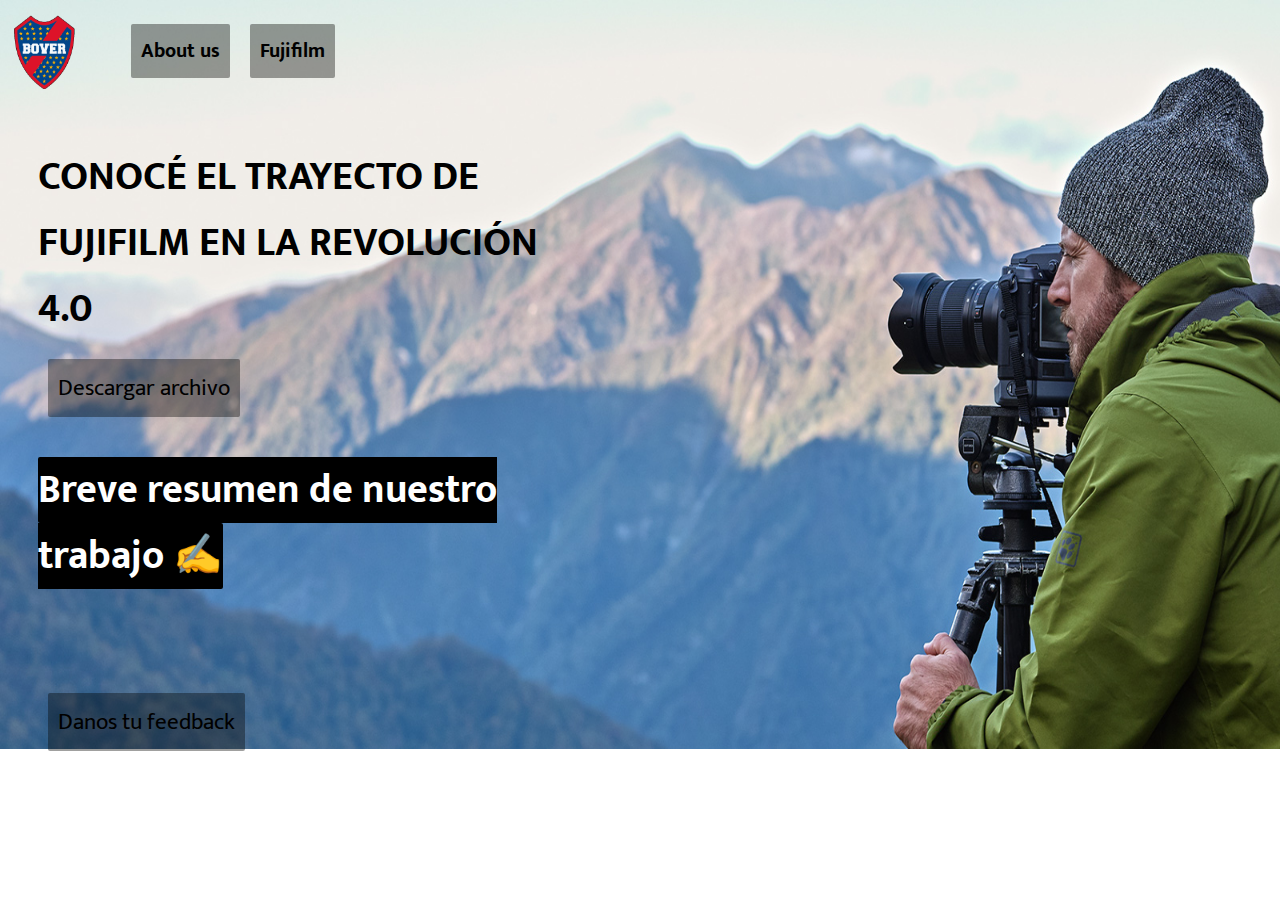
==== index.html @ 2b476c49 "Primer commit" ====
<!DOCTYPE html>
<html lang="en">

<head>
    <meta charset="UTF-8">
    <meta http-equiv="X-UA-Compatible" content="IE=edge">
    <meta name="viewport" content="width=device-width, initial-scale=1.0">
    <title>Bover landpage</title>
    <link rel="stylesheet" href="stylesheet.css">
    <link rel="preconnect" href="https://fonts.googleapis.com">
    <link rel="preconnect" href="https://fonts.googleapis.com">
    <link rel="preconnect" href="https://fonts.gstatic.com" crossorigin>
    <link href="https://fonts.googleapis.com/css2?family=Mukta:wght@300&family=Ubuntu:ital,wght@1,300&display=swap"
        rel="stylesheet">
</head>

<body class="body-index">
    <header>
        <img src="./img/Ds3SVomWsAEiOiT.png" alt="logo" class="logo">
        <ul class="encabezado">
            <li class="iten-encabezado"><a
                    href="https://elcomercio.pe/deporte-total/futbol-mundial/boca-juniors-y-el-dia-que-perdio-la-final-de-la-copa-libertadores-frente-a-river-plate-fotos-aniversario-de-boca-juniors-noticia/"
                    class="link-encabezado" target="_blank">About us</a></li>
            <li class="iten-encabezado"><a href="https://www.fujifilm.com/ar/es" class="link-encabezado"
                    target="blanck">Fujifilm</a></li>
        </ul>
    </header>
    <main class="principal">
        <h1 class="titulos">CONOCÉ EL TRAYECTO DE FUJIFILM EN LA REVOLUCIÓN 4.0</h1>
        <a href="https://docs.google.com/document/d/15oeyzvuOtlACRDl-JIhp7NItUATOZ5T1/edit?rtpof=true" target="blanck"
            class="link-descarga">Descargar archivo</a>
        <h2 class="titulos"> <a href="info.html" class="hipervinculo-info">Breve resumen de nuestro trabajo &#9997</a>
        </h2>
        <br><br><br>
        <a href="feedback.html" class="link-descarga">Danos tu feedback</a>


    </main>
    <footer class="pie">

    </footer>
</body>

</html>
---- stylesheet.css ----
/* Pagina principal compu*/
.body-index {
    background-image: url(./img/fondo.jpg);
    background-repeat: no-repeat;
    background-size: 120% 100%;
    font-family: 'Mukta', sans-serif;
}

header {

    font-family: 'Mukta', sans-serif;
    display: flex;
}

.logo {
    max-width: 5%;
    margin: 5px;
}

.encabezado {
    display: flex;

}

.iten-encabezado {
    margin: 10px;
    list-style: none;
}

.link-encabezado {
    color: black;
    text-decoration: none;
    font-weight: bold;
    font-size: 20px;
    background-color: rgba(3, 2, 0, 0.377);
    border-radius: 2px;
    padding: 10px;
    transition-duration: 0.4s
}

.link-encabezado:hover {

    color: white;
    box-shadow: 0 12px 16px 0 rgba(0, 0, 0, 0.24), 0 17px 50px 0 rgba(0, 0, 0, 0.19);
}

.texto-principal {

    max-width: 50%;
    margin: 80px;
    font-family: 'Ubuntu', sans-serif;
    font-size: 23px;
    font-weight: bold;
    color: black;
    text-transform: none;
    font-style: normal;
    text-decoration: none;
    line-height: 2em;
    letter-spacing: 0px;
    background-color: rgba(199, 199, 199, 0.84);
    border-radius: 2px;
    padding: 20px;

}

.titulos {
    margin-left: 30px;
    margin-top: 50px;
    max-width: 40%;
    font-weight: bold;
    font-size: 40px;

}

.hipervinculo-info {
    text-decoration: none;
    background-color: black;
    color: white;
    transition-duration: 4s;
    border-radius: 2px;
}


.link-descarga {
    color: black;
    text-decoration: none;
    margin-left: 40px;
    font-size: 23px;
    background-color: rgba(3, 2, 0, 0.377);
    border-radius: 2px;
    padding: 10px;
    transition-duration: 0.4s
}

.link-descarga:hover {
    background-color: black;
    color: white;
    box-shadow: 0 12px 16px 0 rgba(0, 0, 0, 0.24), 0 17px 50px 0 rgba(0, 0, 0, 0.19);
}


h2 a {
    color: black;
}

/*Info compu*/

.body-info {
    background-image: url(./img/fondo.jpg);
    background-size: 100% 110%;
}

.link-descarga-info {
    color: black;
    text-decoration: none;
    font-size: 23px;
    background-color: rgba(255, 235, 205, 0.377);
    border-radius: 2px;
    padding: 10px;
    font-family: 'Mukta', sans-serif;
    transition-duration: 0.4s
}

.link-descarga-info:hover {
    background-color: black;
    color: white;
    box-shadow: 0 12px 16px 0 rgba(0, 0, 0, 0.24), 0 17px 50px 0 rgba(0, 0, 0, 0.19);
}


.caja-link-info {
    margin-left: 200px;
    margin-top: 0px;
}

.texto-principal-info {
    max-width: 50%;
    margin: 40px;
    font-family: 'Ubuntu', sans-serif;
    font-size: 23px;
    font-weight: bold;
    color: black;
    text-transform: none;
    font-style: normal;
    text-decoration: none;
    line-height: 2em;
    letter-spacing: 0px;
    background-color: rgba(199, 199, 199, 0.84);
    border-radius: 2px;
    padding: 20px;
}

/* Parte del feeback*/

form {
    width: 400px;
    text-align: center;
    padding: 20px;
    margin-left: 300px;
    margin-top: 100px;
}

input,
textarea {
    padding: 12px;
    margin: 6px 6px 6px 0;
}

input[type=submit] {
    background-color: green;
    color: white;
    padding: 12px 20px;
    border: none;
    cursor: pointer;
}

input[type=reset] {
    background-color: red;
    color: white;
    padding: 12px 20px;
    border: none;
    cursor: pointer;
}

input[type=submit]:hover {
    background-color: darkgreen;
    color: lightblue;
}
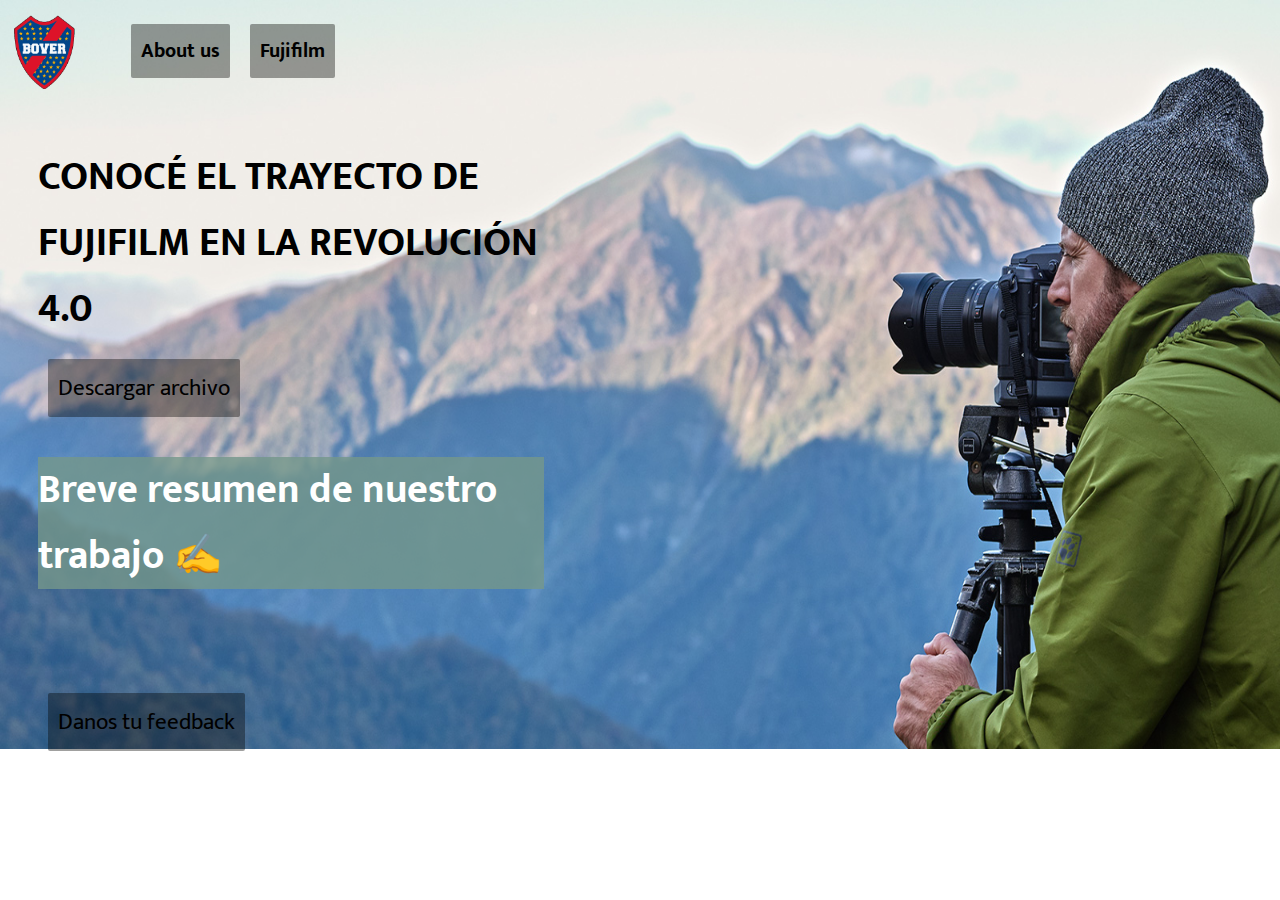
==== commit 13b9d211: "ajuste de boton" ====
--- a/index.html
+++ b/index.html
@@ -29,7 +29,7 @@
         <h1 class="titulos">CONOCÉ EL TRAYECTO DE FUJIFILM EN LA REVOLUCIÓN 4.0</h1>
         <a href="https://docs.google.com/document/d/15oeyzvuOtlACRDl-JIhp7NItUATOZ5T1/edit?rtpof=true" target="blanck"
             class="link-descarga">Descargar archivo</a>
-        <h2 class="titulos"> <a href="info.html" class="hipervinculo-info">Breve resumen de nuestro trabajo &#9997</a>
+        <h2 class="subtitulo"> <a href="info.html" class="hipervinculo-info">Breve resumen de nuestro trabajo &#9997</a>
         </h2>
         <br><br><br>
         <a href="feedback.html" class="link-descarga">Danos tu feedback</a>
--- a/stylesheet.css
+++ b/stylesheet.css
@@ -72,9 +72,25 @@
 
 }
 
+.subtitulo {
+    margin-left: 30px;
+    margin-top: 50px;
+    max-width: 40%;
+    font-weight: bold;
+    font-size: 40px;
+    background-color: rgba(116, 151, 139, 0.808);
+    padding: 0px;
+    transition-duration: 1s;
+}
+
+.subtitulo:hover{
+
+    color: white;
+    box-shadow: 0 12px 16px 0 rgba(0, 0, 0, 0.24), 0 17px 50px 0 rgba(0, 0, 0, 0.19);
+}
+
 .hipervinculo-info {
     text-decoration: none;
-    background-color: black;
     color: white;
     transition-duration: 4s;
     border-radius: 2px;
@@ -156,7 +172,7 @@
     width: 400px;
     text-align: center;
     padding: 20px;
-    margin-left: 300px;
+    margin-left: 420px;
     margin-top: 100px;
 }
 
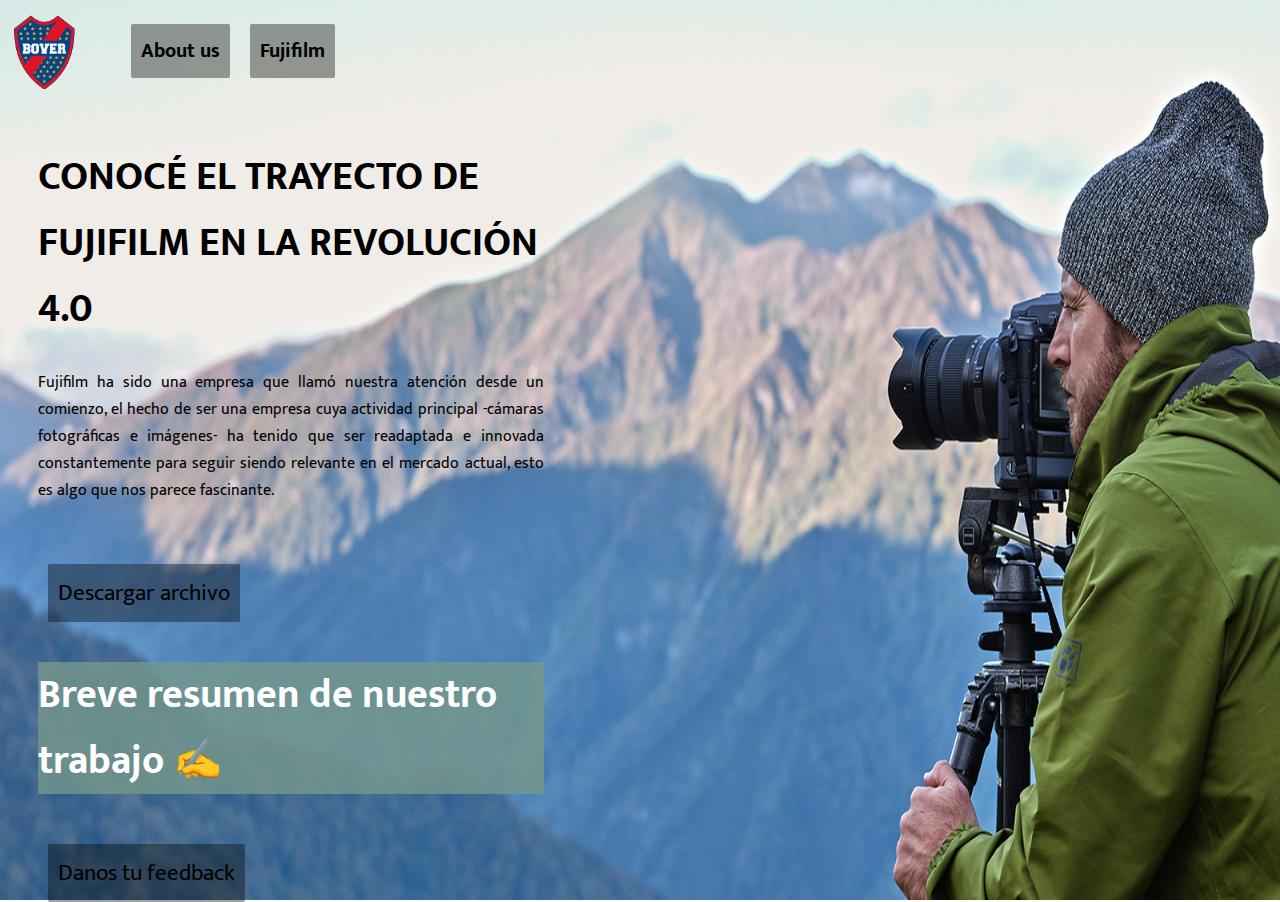
==== commit 1a537ee7: "modificaciones finales (Bajadas)" ====
--- a/index.html
+++ b/index.html
@@ -27,12 +27,14 @@
     </header>
     <main class="principal">
         <h1 class="titulos">CONOCÉ EL TRAYECTO DE FUJIFILM EN LA REVOLUCIÓN 4.0</h1>
+        <p class="texto-index">Fujifilm ha sido una empresa que llamó nuestra atención desde un comienzo, el hecho de ser una empresa cuya actividad principal -cámaras fotográficas e imágenes- ha tenido que ser readaptada e innovada constantemente para seguir siendo relevante en el mercado actual, esto es algo que nos parece fascinante.</p> <br><br>
         <a href="https://docs.google.com/document/d/15oeyzvuOtlACRDl-JIhp7NItUATOZ5T1/edit?rtpof=true" target="blanck"
             class="link-descarga">Descargar archivo</a>
         <h2 class="subtitulo"> <a href="info.html" class="hipervinculo-info">Breve resumen de nuestro trabajo &#9997</a>
         </h2>
-        <br><br><br>
+        <br>
         <a href="feedback.html" class="link-descarga">Danos tu feedback</a>
+        <br>
 
 
     </main>
--- a/stylesheet.css
+++ b/stylesheet.css
@@ -105,7 +105,9 @@
     background-color: rgba(3, 2, 0, 0.377);
     border-radius: 2px;
     padding: 10px;
-    transition-duration: 0.4s
+    transition-duration: 0.4s;
+   
+    
 }
 
 .link-descarga:hover {
@@ -146,7 +148,7 @@
 
 .caja-link-info {
     margin-left: 200px;
-    margin-top: 0px;
+    margin-bottom: 10px;
 }
 
 .texto-principal-info {
@@ -201,4 +203,12 @@
 input[type=submit]:hover {
     background-color: darkgreen;
     color: lightblue;
+}
+
+.texto-index{
+
+    max-width: 40%;
+    text-align:justify;
+    margin-left: 30px;
+    
 }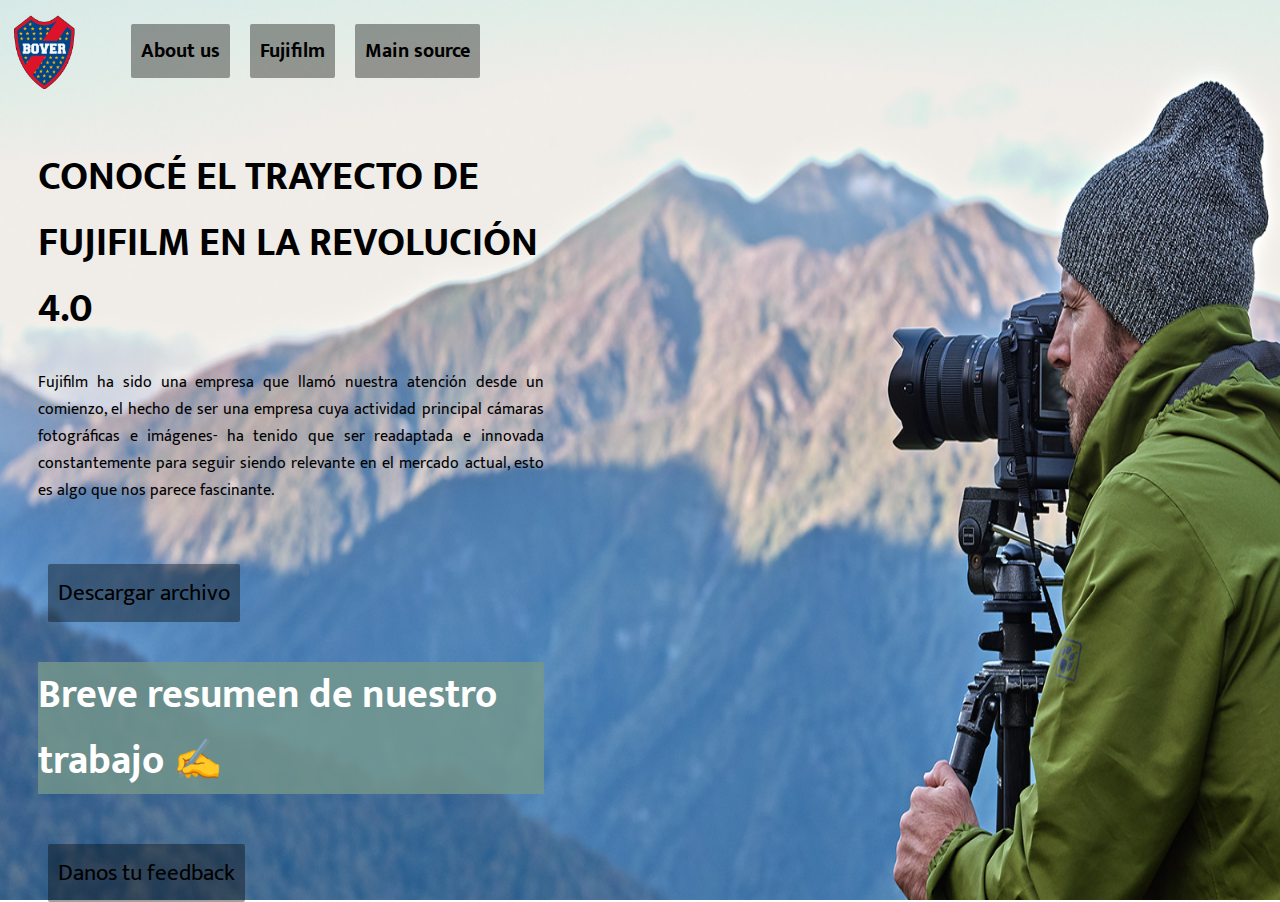
==== commit 7299a6dd: "Main source" ====
--- a/index.html
+++ b/index.html
@@ -23,11 +23,12 @@
                     class="link-encabezado" target="_blank">About us</a></li>
             <li class="iten-encabezado"><a href="https://www.fujifilm.com/ar/es" class="link-encabezado"
                     target="blanck">Fujifilm</a></li>
+                    <li class="iten-encabezado"><a href="https://www.linkedin.com/in/victor-garcia-rosas-b608759a/?original_referer=https%3A%2F%2Fwww%2Egoogle%2Ecom%2F&originalSubdomain=ar" class="link-encabezado" target="_blank">Main source</a></li>
         </ul>
     </header>
     <main class="principal">
         <h1 class="titulos">CONOCÉ EL TRAYECTO DE FUJIFILM EN LA REVOLUCIÓN 4.0</h1>
-        <p class="texto-index">Fujifilm ha sido una empresa que llamó nuestra atención desde un comienzo, el hecho de ser una empresa cuya actividad principal -cámaras fotográficas e imágenes- ha tenido que ser readaptada e innovada constantemente para seguir siendo relevante en el mercado actual, esto es algo que nos parece fascinante.</p> <br><br>
+        <p class="texto-index">Fujifilm ha sido una empresa que llamó nuestra atención desde un comienzo, el hecho de ser una empresa cuya actividad principal cámaras fotográficas e imágenes- ha tenido que ser readaptada e innovada constantemente para seguir siendo relevante en el mercado actual, esto es algo que nos parece fascinante.</p> <br><br>
         <a href="https://docs.google.com/document/d/15oeyzvuOtlACRDl-JIhp7NItUATOZ5T1/edit?rtpof=true" target="blanck"
             class="link-descarga">Descargar archivo</a>
         <h2 class="subtitulo"> <a href="info.html" class="hipervinculo-info">Breve resumen de nuestro trabajo &#9997</a>
